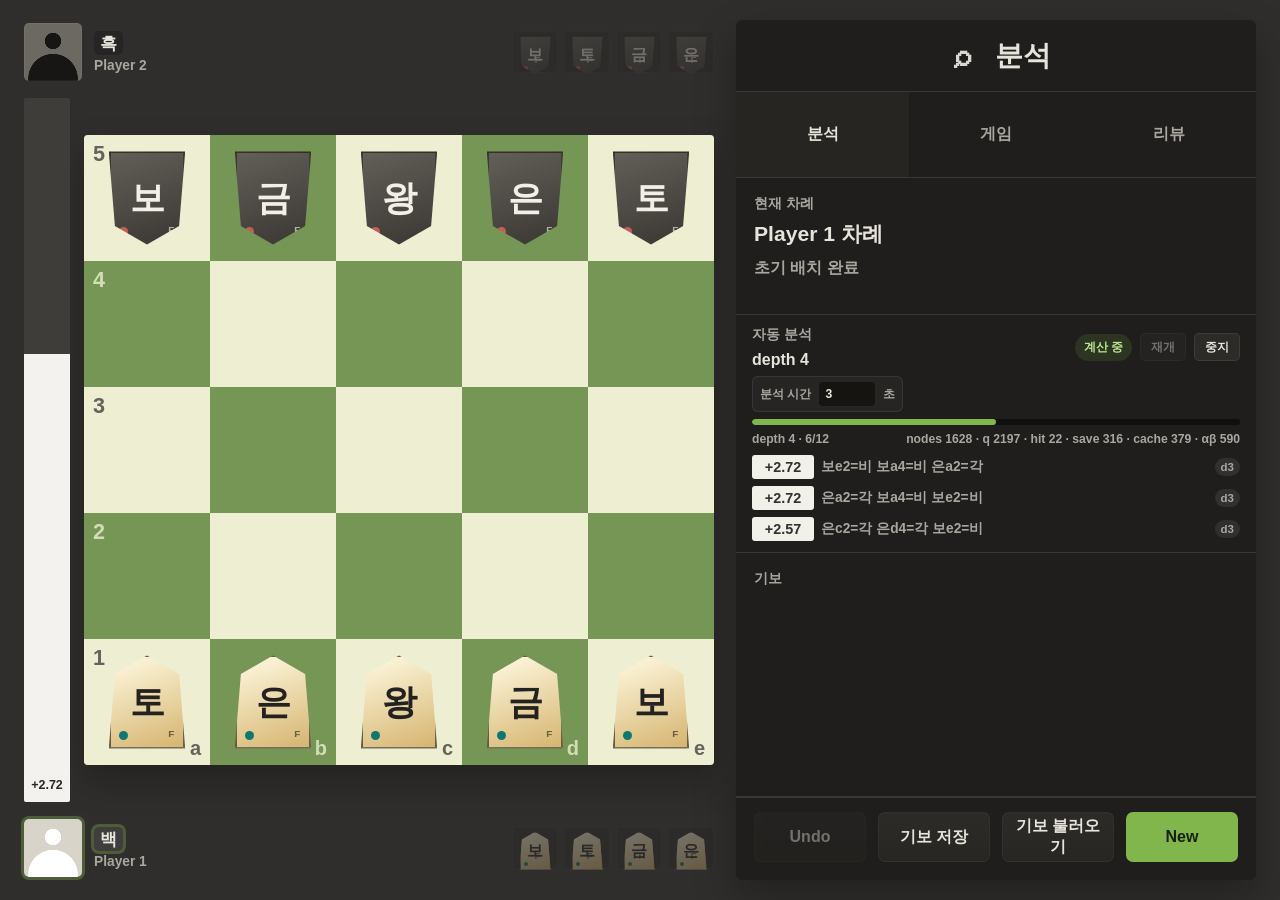
==== index.html @ a5de414a "Add files via upload" ====
<!doctype html>
<html lang="ko">
  <head>
    <meta charset="utf-8">
    <meta name="viewport" content="width=device-width, initial-scale=1">
    <title>양면장기</title>
    <link rel="stylesheet" href="styles.css">
  </head>
  <body>
    <main class="app-shell">
      <section class="game-layout" aria-label="양면장기 게임">
        <section class="board-column" aria-label="게임판과 플레이어">
          <div class="player-strip player-two" aria-label="Player 2 정보">
            <div class="avatar" aria-hidden="true"></div>
            <div class="player-meta">
              <strong>흑</strong>
              <span>Player 2</span>
            </div>
            <div id="hand2" class="hand-grid"></div>
          </div>

          <div class="board-row">
            <div class="score-rail" aria-label="현재 평가치">
              <div id="scoreFill" class="score-fill"></div>
              <span id="scoreValue">0.00</span>
            </div>
            <div class="board-wrap">
              <div id="board" class="board" role="grid" aria-label="양면장기 5x5 게임판"></div>
            </div>
          </div>

          <div class="player-strip player-one" aria-label="Player 1 정보">
            <div class="avatar light" aria-hidden="true"></div>
            <div class="player-meta">
              <strong>백</strong>
              <span>Player 1</span>
            </div>
            <div id="hand1" class="hand-grid"></div>
          </div>
        </section>

        <aside class="analysis-panel" aria-label="게임 분석 패널">
          <div class="analysis-header">
            <span class="analysis-icon" aria-hidden="true">⌕</span>
            <h1 id="panelTitle">분석</h1>
          </div>

          <div class="panel-tabs" role="tablist" aria-label="패널 탭">
            <button id="analysisTab" class="active" type="button" role="tab" aria-selected="true" aria-controls="analysisPanelTab" data-panel-tab="analysis">분석</button>
            <button id="gameTab" type="button" role="tab" aria-selected="false" aria-controls="gamePanelTab" data-panel-tab="game">게임</button>
            <button id="reviewTab" type="button" role="tab" aria-selected="false" aria-controls="reviewPanelTab" data-panel-tab="review">리뷰</button>
          </div>

          <section id="analysisPanelTab" class="panel-view analysis-view active" role="tabpanel" aria-labelledby="analysisTab">
            <div class="turn-card">
              <p class="panel-label">현재 차례</p>
              <h2 id="turnTitle">Player 1 차례</h2>
              <p id="statusText">초기 배치 완료</p>
            </div>

            <div class="analysis-card">
              <div class="analysis-headline">
                <div>
                  <p class="panel-label">자동 분석</p>
                  <strong id="analysisDepthLabel">time 3s</strong>
                </div>
                <div class="analysis-status">
                  <span id="analysisStateLabel">대기 중</span>
                  <button id="resumeAnalysisButton" class="resume-analysis-button" type="button" disabled>재개</button>
                  <button id="stopAnalysisButton" class="stop-analysis-button" type="button" disabled>중지</button>
                </div>
              </div>
              <div class="analysis-time-control" aria-label="분석 시간 설정">
                <label for="analysisTimeInput">분석 시간</label>
                <input id="analysisTimeInput" type="number" min="0.5" max="60" step="0.5" value="3" inputmode="decimal">
                <span>초</span>
              </div>
              <div class="progress-track" aria-label="분석 진행률">
                <div id="analysisProgressBar" class="progress-fill"></div>
              </div>
              <div class="analysis-meta">
                <span id="analysisProgressText">대기 중</span>
                <span id="analysisStatsText">nodes 0</span>
              </div>
              <div id="analysisLines" class="analysis-lines" aria-live="polite">
                <p class="empty-analysis">착수 후 설정 시간만큼 자동 분석합니다.</p>
              </div>
            </div>

            <div class="log-card">
              <p class="panel-label">기보</p>
              <ol id="moveLog" class="move-log"></ol>
            </div>

            <div class="actions">
              <button id="undoButton" class="ghost-button" type="button">Undo</button>
              <button id="saveKifuButton" class="ghost-button" type="button">기보 저장</button>
              <button id="loadKifuButton" class="ghost-button" type="button">기보 불러오기</button>
              <button id="resetButton" class="primary-button" type="button">New</button>
              <input id="kifuFileInput" class="visually-hidden" type="file" accept="application/json,.json">
            </div>
          </section>

          <section id="gamePanelTab" class="panel-view game-view" role="tabpanel" aria-labelledby="gameTab" hidden>
            <div class="game-card">
              <p class="panel-label">AI 대국</p>
              <h2 id="aiGameHeading">대기 중</h2>
              <p id="gameTabStatus">Player 1 수동 대국</p>
              <div id="aiGameSettings" class="ai-game-settings" hidden>
                <div class="setting-row first-move-setting">
                  <span>첫 착수자</span>
                  <div class="segmented-control" role="radiogroup" aria-label="AI 대국 첫 착수자">
                    <input id="aiFirstHuman" type="radio" name="aiFirstMove" value="human" checked>
                    <label for="aiFirstHuman">선</label>
                    <input id="aiFirstAi" type="radio" name="aiFirstMove" value="ai">
                    <label for="aiFirstAi">후</label>
                    <input id="aiFirstRandom" type="radio" name="aiFirstMove" value="random">
                    <label for="aiFirstRandom">랜덤</label>
                  </div>
                </div>
                <label class="setting-row" for="aiTimeInput">
                  <span>AI 계산 시간</span>
                  <span class="number-setting">
                    <input id="aiTimeInput" type="number" min="0.5" max="60" step="0.5" value="3" inputmode="decimal">
                    <span>초</span>
                  </span>
                </label>
                <label class="setting-row checkbox-setting">
                  <input id="aiEvalToggle" type="checkbox" checked>
                  <span>평가치 표시</span>
                </label>
                <div class="game-controls">
                  <button id="startAiGameButton" class="primary-button" type="button">시작</button>
                  <button id="cancelAiGameButton" class="ghost-button" type="button">취소</button>
                </div>
              </div>
              <div class="game-controls">
                <button id="aiGameButton" class="ghost-button" type="button">AI 대국</button>
                <button id="gameRecordSaveButton" class="ghost-button" type="button" disabled>전체 기록 저장</button>
              </div>
            </div>
          </section>

          <section id="reviewPanelTab" class="panel-view review-view" role="tabpanel" aria-labelledby="reviewTab" hidden>
            <div class="review-card">
              <p class="panel-label">리뷰</p>
              <div class="review-heading">
                <h2 id="reviewTitle">기보 없음</h2>
                <div class="review-extra-analysis" aria-label="현재 수 추가 분석">
                  <label for="reviewExtraTimeInput">제한</label>
                  <input id="reviewExtraTimeInput" type="number" min="0.5" max="60" step="0.5" value="6" inputmode="decimal">
                  <span>초</span>
                  <button id="reviewAnalyzeButton" class="ghost-button compact" type="button" disabled>추가 분석</button>
                </div>
              </div>
              <div class="review-actions">
                <button id="reviewLoadButton" class="ghost-button" type="button">기보 불러오기</button>
                <button id="reviewStartButton" class="ghost-button compact" type="button" disabled>&lt;&lt;</button>
                <button id="reviewUndoButton" class="ghost-button compact" type="button" disabled>&lt;</button>
                <button id="reviewRedoButton" class="ghost-button compact" type="button" disabled>&gt;</button>
                <button id="reviewEndButton" class="ghost-button compact" type="button" disabled>&gt;&gt;</button>
                <input id="reviewFileInput" class="visually-hidden" type="file" accept="application/json,.json">
              </div>
              <p id="reviewStatus" class="review-status">JSON 기보를 불러오면 5초 기준으로 전체 수를 분석합니다.</p>
              <div class="review-current">
                <div>
                  <span>현재 평가</span>
                  <strong id="reviewScoreLabel">-</strong>
                </div>
                <div>
                  <span>형세</span>
                  <strong id="reviewCategoryLabel">-</strong>
                </div>
              </div>
              <p id="reviewBestMove" class="review-best">최선수: -</p>
              <div id="reviewMoveList" class="review-move-list" aria-live="polite"></div>
            </div>
          </section>
        </aside>
      </section>
    </main>

    <script src="brps_app.js"></script>
  </body>
</html>
---- styles.css ----
:root {
  color-scheme: dark;
  --bg: #302e2c;
  --bg-deep: #262421;
  --panel: #1f1e1c;
  --panel-soft: #272522;
  --panel-line: #3a3835;
  --text: #e7e4dc;
  --muted: #aaa69f;
  --faint: #77736c;
  --light-square: #eeeed2;
  --dark-square: #769656;
  --move: #f6d769;
  --drop: #7fb6e8;
  --p1: #f3f0e8;
  --p2: #4a4742;
  --accent: #81b64c;
  --danger: #e08774;
  font-family: "Segoe UI", "Malgun Gothic", Arial, sans-serif;
}

* {
  box-sizing: border-box;
}

body {
  min-height: 100vh;
  margin: 0;
  background: var(--bg);
  color: var(--text);
}

button {
  font: inherit;
}

.app-shell {
  min-height: 100vh;
  width: min(100vw, 2048px);
  margin: 0 auto;
  padding: 20px 24px;
}

.game-layout {
  display: grid;
  grid-template-columns: minmax(520px, 1fr) minmax(360px, 520px);
  gap: 28px;
  align-items: stretch;
  height: calc(100vh - 40px);
  min-height: 620px;
}

.board-column {
  --board-size: clamp(360px, min(calc(100vh - 222px), calc(100vw - 650px)), 820px);
  display: grid;
  grid-template-rows: auto minmax(0, 1fr) auto;
  gap: 14px;
  min-width: 0;
}

.player-strip {
  display: grid;
  grid-template-columns: 58px auto minmax(180px, 1fr);
  align-items: center;
  gap: 12px;
  min-height: 64px;
  color: var(--text);
}

.player-strip.active .avatar,
.player-strip.active .player-meta strong {
  box-shadow: 0 0 0 3px rgba(129, 182, 76, 0.35);
}

.avatar {
  width: 58px;
  height: 58px;
  border-radius: 5px;
  background:
    radial-gradient(circle at 50% 31%, #171615 0 16%, transparent 17%),
    radial-gradient(circle at 50% 96%, #171615 0 39%, transparent 40%),
    #6c6862;
  box-shadow: inset 0 0 0 1px rgba(255, 255, 255, 0.05);
}

.avatar.light {
  background:
    radial-gradient(circle at 50% 31%, #ffffff 0 16%, transparent 17%),
    radial-gradient(circle at 50% 96%, #ffffff 0 39%, transparent 40%),
    #d8d4ca;
}

.player-meta {
  display: flex;
  flex-direction: column;
  gap: 3px;
  min-width: 92px;
}

.player-meta strong {
  width: fit-content;
  max-width: 100%;
  border-radius: 5px;
  padding: 2px 6px;
  font-size: 1.08rem;
  line-height: 1.2;
}

.player-one .player-meta strong {
  background: rgba(255, 255, 255, 0.08);
}

.player-two .player-meta strong {
  background: rgba(0, 0, 0, 0.18);
}

.player-meta span {
  color: var(--muted);
  font-size: 0.86rem;
  font-weight: 700;
}

.hand-grid {
  display: flex;
  justify-content: flex-end;
  gap: 6px;
  min-width: 0;
}

.hand-piece {
  position: relative;
  display: grid;
  place-items: center;
  width: 46px;
  min-width: 46px;
  height: 42px;
  border: 1px solid rgba(255, 255, 255, 0.07);
  border-radius: 5px;
  background: rgba(0, 0, 0, 0.18);
  color: var(--text);
  cursor: pointer;
  padding: 4px;
}

.hand-piece.selected {
  border-color: var(--drop);
  background: rgba(127, 182, 232, 0.18);
  box-shadow: inset 0 0 0 1px rgba(127, 182, 232, 0.45);
}

.primary-button:disabled,
.ghost-button:disabled {
  cursor: not-allowed;
  opacity: 0.42;
}

.hand-piece:disabled {
  cursor: not-allowed;
}

.hand-piece[data-count="0"] {
  opacity: 0.34;
}

.hand-count {
  position: absolute;
  right: 2px;
  bottom: 1px;
  display: grid;
  place-items: center;
  min-width: 17px;
  height: 17px;
  border-radius: 999px;
  background: #f2efe7;
  color: #22201d;
  font-size: 0.72rem;
  font-weight: 900;
  line-height: 1;
  box-shadow: 0 1px 3px rgba(0, 0, 0, 0.35);
  z-index: 4;
}

.board-row {
  display: grid;
  grid-template-columns: 46px var(--board-size);
  gap: 14px;
  align-items: center;
  justify-content: center;
}

.score-rail {
  position: relative;
  width: 46px;
  height: 100%;
  min-height: 360px;
  overflow: hidden;
  border-radius: 2px;
  background: #3f3d39;
}

.score-fill {
  position: absolute;
  inset: auto 0 0;
  height: 51%;
  background: #f4f2ee;
}

.score-rail span {
  position: absolute;
  left: 50%;
  top: 50%;
  transform: translate(-50%, -50%);
  border-radius: 3px;
  background: rgba(118, 115, 108, 0.92);
  color: #f4f2ee;
  font-size: 0.78rem;
  font-weight: 800;
  padding: 2px 4px;
  min-width: 34px;
  text-align: center;
}

.score-rail.white-favored span {
  top: auto;
  bottom: 8px;
  transform: translateX(-50%);
  background: rgba(244, 242, 238, 0.93);
  color: #292724;
}

.score-rail.black-favored span {
  top: 8px;
  bottom: auto;
  transform: translateX(-50%);
  border: 1px solid rgba(244, 242, 238, 0.22);
  background: rgba(18, 18, 17, 0.94);
  color: #f4f2ee;
}

.board-wrap {
  width: var(--board-size);
  min-width: 360px;
  max-width: 820px;
  aspect-ratio: 1 / 1;
  border-radius: 4px;
  overflow: hidden;
  box-shadow: 0 16px 34px rgba(0, 0, 0, 0.26);
}

.board {
  display: grid;
  grid-template-columns: repeat(5, 1fr);
  grid-template-rows: repeat(5, 1fr);
  width: 100%;
  height: 100%;
  background: var(--dark-square);
}

.cell {
  position: relative;
  display: flex;
  align-items: center;
  justify-content: center;
  min-width: 0;
  min-height: 0;
  border: 0;
  background: var(--light-square);
  cursor: pointer;
  padding: clamp(8px, 1.2vw, 14px);
}

.cell:disabled {
  cursor: wait;
}

.cell:nth-child(even) {
  background: var(--dark-square);
}

.cell[data-rank]::before,
.cell[data-file]::after {
  position: absolute;
  z-index: 3;
  color: rgba(48, 46, 44, 0.72);
  font-weight: 900;
  line-height: 1;
  pointer-events: none;
}

.cell[data-rank]::before {
  content: attr(data-rank);
  top: 8px;
  left: 9px;
  font-size: clamp(1rem, 2vw, 1.35rem);
}

.cell[data-file]::after {
  content: attr(data-file);
  right: 9px;
  bottom: 7px;
  font-size: clamp(0.95rem, 1.8vw, 1.25rem);
}

.cell:nth-child(even)[data-rank]::before,
.cell:nth-child(even)[data-file]::after {
  color: rgba(238, 238, 210, 0.78);
}

.cell.selected {
  box-shadow: inset 0 0 0 5px rgba(246, 215, 105, 0.86);
  z-index: 2;
}

.legal-dot {
  position: absolute;
  left: 50%;
  top: 50%;
  width: clamp(18px, 18%, 28px);
  height: clamp(18px, 18%, 28px);
  border-radius: 50%;
  background: rgba(48, 46, 44, 0.42);
  transform: translate(-50%, -50%);
  pointer-events: none;
  z-index: 4;
}

.cell:nth-child(even) .legal-dot {
  background: rgba(28, 27, 25, 0.34);
}

.piece {
  position: relative;
  display: grid;
  place-items: center;
  width: min(92px, 78%);
  aspect-ratio: 0.82 / 1;
  border: 2px solid rgba(49, 42, 32, 0.66);
  background:
    linear-gradient(160deg, rgba(255, 251, 228, 0.98), rgba(213, 180, 111, 0.98)),
    #ead29c;
  color: #242220;
  clip-path: polygon(50% 0, 92% 20%, 100% 100%, 0 100%, 8% 20%);
  filter: drop-shadow(0 6px 4px rgba(0, 0, 0, 0.22));
  font-size: clamp(1.08rem, 3.2vw, 2.17rem);
  font-weight: 900;
  line-height: 1;
  z-index: 2;
}

.piece.mini {
  width: 31px;
  border-width: 1px;
  filter: drop-shadow(0 2px 2px rgba(0, 0, 0, 0.24));
  font-size: 1rem;
}

.piece.mini::before {
  content: none;
}

.piece.mini.empty {
  filter: none;
}

.piece.mini .owner-mark {
  left: 3px;
  bottom: 3px;
  width: 4px;
  height: 4px;
}

.piece.p2 {
  background:
    linear-gradient(160deg, rgba(98, 95, 90, 0.98), rgba(58, 55, 51, 0.98)),
    #55524c;
  color: #f2efe7;
  clip-path: polygon(0 0, 100% 0, 92% 80%, 50% 100%, 8% 80%);
}

.piece.front::before,
.piece.back::before {
  position: absolute;
  right: 9px;
  bottom: 8px;
  color: rgba(36, 34, 32, 0.62);
  font-size: 0.62rem;
  font-weight: 900;
  letter-spacing: 0;
}

.piece.p2.front::before,
.piece.p2.back::before {
  color: rgba(242, 239, 231, 0.66);
}

.piece.front::before {
  content: "F";
}

.piece.back::before {
  content: "B";
}

.piece.king::before {
  content: none;
}

.piece.back {
  background:
    linear-gradient(160deg, rgba(217, 236, 232, 0.98), rgba(116, 169, 162, 0.96)),
    #88bfb7;
}

.piece.p2.back {
  background:
    linear-gradient(160deg, rgba(72, 95, 92, 0.98), rgba(37, 58, 55, 0.98)),
    #344d4a;
}

.owner-mark {
  position: absolute;
  left: 8px;
  bottom: 7px;
  width: 9px;
  height: 9px;
  border-radius: 50%;
}

.owner-mark.p1 {
  background: #0e7770;
}

.owner-mark.p2 {
  background: #c65e56;
}

.analysis-panel {
  display: grid;
  grid-template-rows: auto auto minmax(0, 1fr);
  min-width: 0;
  min-height: 0;
  overflow: hidden;
  border-radius: 6px;
  background: var(--panel);
  box-shadow: 0 18px 42px rgba(0, 0, 0, 0.28);
}

.analysis-header {
  display: flex;
  align-items: center;
  justify-content: center;
  gap: 12px;
  min-height: 72px;
  border-bottom: 1px solid var(--panel-line);
}

.analysis-icon {
  display: inline-grid;
  place-items: center;
  width: 42px;
  height: 42px;
  color: #d8d6d0;
  font-size: 2rem;
  font-weight: 900;
}

h1,
h2 {
  margin: 0;
  letter-spacing: 0;
}

h1 {
  font-size: 1.72rem;
  font-weight: 850;
}

h2 {
  color: var(--text);
  font-size: 1.32rem;
  font-weight: 850;
}

.panel-tabs {
  display: grid;
  grid-template-columns: repeat(3, 1fr);
  min-height: 86px;
  border-bottom: 1px solid var(--panel-line);
}

.panel-tabs button {
  display: grid;
  place-items: center;
  border: 0;
  background: transparent;
  color: var(--muted);
  cursor: pointer;
  font: inherit;
  font-weight: 800;
}

.panel-tabs .active {
  background: var(--panel-soft);
  color: var(--text);
}

.panel-view {
  display: grid;
  min-height: 0;
}

.panel-view[hidden] {
  display: none;
}

.analysis-view {
  grid-template-rows: auto auto minmax(0, 1fr) auto;
}

.game-view,
.review-view {
  grid-template-rows: minmax(0, 1fr);
}

.turn-card,
.log-card,
.game-card,
.review-card {
  padding: 16px 18px;
  border-bottom: 1px solid var(--panel-line);
}

.game-card,
.review-card {
  display: grid;
  align-content: start;
  gap: 14px;
  min-height: 0;
}

.game-controls {
  display: grid;
  grid-template-columns: repeat(2, minmax(0, 1fr));
  gap: 10px;
}

.review-card {
  grid-template-rows: auto auto auto auto auto auto minmax(0, 1fr);
  overflow: hidden;
}

.review-heading {
  display: grid;
  grid-template-columns: minmax(0, 1fr) auto;
  align-items: end;
  gap: 12px;
  min-width: 0;
}

.review-heading h2 {
  min-width: 0;
  margin: 0;
}

.review-extra-analysis {
  display: inline-grid;
  grid-template-columns: auto 58px auto minmax(0, auto);
  align-items: center;
  justify-self: end;
  gap: 6px;
  min-width: 0;
  color: var(--muted);
  font-size: 0.76rem;
  font-weight: 850;
}

.review-extra-analysis input {
  width: 58px;
  min-height: 34px;
  border: 1px solid rgba(255, 255, 255, 0.08);
  border-radius: 5px;
  background: #151411;
  color: var(--text);
  font: inherit;
  font-weight: 900;
  text-align: center;
}

.review-actions {
  display: grid;
  grid-template-columns: minmax(0, 1.4fr) repeat(4, minmax(0, 0.8fr));
  gap: 7px;
}

.ghost-button.compact {
  min-height: 38px;
  font-size: 0.78rem;
}

.review-status,
.review-best {
  margin: 0;
  color: var(--muted);
  font-size: 0.86rem;
  font-weight: 750;
  line-height: 1.35;
}

.review-best {
  min-width: 0;
  min-height: 1.35em;
  overflow: hidden;
  padding-bottom: 0;
  text-overflow: ellipsis;
  white-space: nowrap;
}

.review-current {
  display: grid;
  grid-template-columns: repeat(2, minmax(0, 1fr));
  gap: 10px;
}

.review-current div {
  display: grid;
  gap: 4px;
  min-width: 0;
  padding: 9px 10px;
  border-top: 1px solid rgba(255, 255, 255, 0.07);
  border-bottom: 1px solid rgba(255, 255, 255, 0.07);
}

.review-current span {
  color: var(--muted);
  font-size: 0.74rem;
  font-weight: 850;
}

.review-current strong {
  min-width: 0;
  overflow: hidden;
  color: var(--text);
  font-size: 1rem;
  font-weight: 900;
  text-overflow: ellipsis;
  white-space: nowrap;
}

.review-move-list {
  display: grid;
  align-content: start;
  min-height: 0;
  overflow: auto;
  border-top: 1px solid var(--panel-line);
  padding-top: 6px;
}

.review-move-row,
.review-branch-row {
  display: grid;
  align-items: center;
  min-width: 0;
  min-height: 35px;
  border: 0;
  border-bottom: 1px solid rgba(255, 255, 255, 0.055);
  background: transparent;
  color: var(--muted);
  cursor: pointer;
  font: inherit;
  text-align: left;
}

.review-move-row {
  grid-template-columns: 28px minmax(0, 1fr) auto 56px;
  gap: 8px;
}

.review-branch-row {
  grid-template-columns: 28px minmax(0, 1fr) 56px;
  gap: 8px;
  padding-left: 24px;
  background: rgba(255, 255, 255, 0.025);
}

.review-branch-row.root {
  padding-left: 0;
}

.review-move-row:hover,
.review-branch-row:hover,
.review-move-row.active,
.review-branch-row.active {
  background: rgba(127, 182, 232, 0.16);
  color: var(--text);
}

.review-ply {
  color: rgba(219, 217, 208, 0.42);
  font-size: 0.78rem;
  font-weight: 900;
}

.review-move-row strong,
.review-branch-row strong {
  min-width: 0;
  overflow: hidden;
  text-overflow: ellipsis;
  white-space: nowrap;
}

.review-quality {
  min-width: 0;
  max-width: 82px;
  overflow: hidden;
  font-size: 0.72rem;
  font-weight: 950;
  text-overflow: ellipsis;
  white-space: nowrap;
}

.review-move-row small,
.review-branch-row small {
  justify-self: end;
  color: rgba(219, 217, 208, 0.58);
  font-size: 0.76rem;
  font-weight: 850;
}

.review-move-row.inaccuracy .review-quality {
  color: #4aa3df;
}

.review-move-row.mistake .review-quality {
  color: #d6a21d;
}

.review-move-row.blunder .review-quality {
  color: #d6534b;
}

.ai-game-settings {
  display: grid;
  gap: 10px;
  padding: 12px;
  border: 1px solid rgba(255, 255, 255, 0.07);
  border-radius: 6px;
  background: rgba(255, 255, 255, 0.03);
}

.ai-game-settings[hidden] {
  display: none;
}

.setting-row {
  display: flex;
  align-items: center;
  justify-content: space-between;
  gap: 12px;
  min-height: 38px;
  color: var(--muted);
  font-size: 0.88rem;
  font-weight: 850;
}

.first-move-setting {
  align-items: stretch;
  flex-direction: column;
  gap: 8px;
}

.segmented-control {
  display: grid;
  grid-template-columns: repeat(3, minmax(0, 1fr));
  min-height: 34px;
  overflow: hidden;
  border: 1px solid rgba(255, 255, 255, 0.08);
  border-radius: 6px;
  background: #151411;
}

.segmented-control input {
  position: absolute;
  width: 1px;
  height: 1px;
  overflow: hidden;
  clip: rect(0, 0, 0, 0);
  white-space: nowrap;
}

.segmented-control label {
  display: grid;
  place-items: center;
  min-width: 0;
  cursor: pointer;
  color: var(--muted);
  font-size: 0.82rem;
  font-weight: 900;
}

.segmented-control label + input + label {
  border-left: 1px solid rgba(255, 255, 255, 0.08);
}

.segmented-control input:checked + label {
  background: #81b64c;
  color: #18210f;
}

.number-setting {
  display: inline-flex;
  align-items: center;
  gap: 6px;
}

.number-setting input {
  width: 64px;
  min-height: 30px;
  border: 1px solid rgba(255, 255, 255, 0.08);
  border-radius: 5px;
  background: #151411;
  color: var(--text);
  font: inherit;
  padding: 0 7px;
}

.checkbox-setting {
  justify-content: flex-start;
}

.checkbox-setting input {
  width: 16px;
  height: 16px;
  accent-color: #81b64c;
}

.log-card {
  display: flex;
  min-height: 0;
  flex-direction: column;
  overflow: hidden;
}

.panel-label {
  margin: 0 0 7px;
  color: var(--muted);
  font-size: 0.88rem;
  font-weight: 800;
}

#statusText {
  min-height: 42px;
  margin: 8px 0 0;
  color: var(--muted);
  font-size: 1rem;
  font-weight: 700;
  line-height: 1.45;
}

.analysis-card {
  display: grid;
  gap: 7px;
  padding: 10px 16px;
  border-bottom: 1px solid var(--panel-line);
}

.analysis-headline {
  display: flex;
  align-items: center;
  justify-content: space-between;
  gap: 12px;
}

.analysis-headline strong {
  color: var(--text);
  font-size: 1rem;
  font-weight: 900;
}

#analysisStateLabel {
  flex: 0 0 auto;
  border-radius: 999px;
  background: rgba(129, 182, 76, 0.14);
  color: #bde58f;
  font-size: 0.78rem;
  font-weight: 900;
  padding: 5px 9px;
}

.analysis-status {
  display: flex;
  align-items: center;
  justify-content: flex-end;
  flex-wrap: wrap;
  gap: 8px;
}

.stop-analysis-button,
.resume-analysis-button {
  min-height: 28px;
  border: 1px solid rgba(255, 255, 255, 0.08);
  border-radius: 5px;
  background: #2d2b28;
  color: var(--text);
  cursor: pointer;
  font-size: 0.78rem;
  font-weight: 900;
  padding: 0 10px;
}

.stop-analysis-button:disabled,
.resume-analysis-button:disabled {
  cursor: not-allowed;
  opacity: 0.42;
}

.progress-track {
  height: 6px;
  overflow: hidden;
  border-radius: 999px;
  background: #11100e;
}

.progress-fill {
  width: 0%;
  height: 100%;
  border-radius: inherit;
  background: var(--accent);
  transition: width 120ms ease;
}

.analysis-meta {
  display: flex;
  justify-content: space-between;
  gap: 10px;
  color: var(--muted);
  font-size: 0.76rem;
  font-weight: 800;
}

.stop-analysis-button:hover,
.resume-analysis-button:hover {
  background: #37342f;
}

.analysis-time-control {
  display: flex;
  align-items: center;
  gap: 7px;
  width: fit-content;
  max-width: 100%;
  border: 1px solid rgba(255, 255, 255, 0.08);
  border-radius: 6px;
  background: rgba(255, 255, 255, 0.035);
  color: var(--muted);
  font-size: 0.76rem;
  font-weight: 900;
  padding: 4px 7px;
}

.analysis-time-control input {
  width: 58px;
  min-height: 26px;
  border: 1px solid rgba(255, 255, 255, 0.08);
  border-radius: 5px;
  background: #151411;
  color: var(--text);
  font: inherit;
  padding: 0 6px;
}

.visually-hidden {
  position: absolute;
  width: 1px;
  height: 1px;
  overflow: hidden;
  clip: rect(0, 0, 0, 0);
  white-space: nowrap;
}

.analysis-lines {
  display: grid;
  gap: 4px;
}

.analysis-line {
  display: grid;
  grid-template-columns: 62px minmax(0, 1fr) auto;
  gap: 7px;
  align-items: center;
  min-height: 27px;
  color: var(--muted);
  font-size: 0.86rem;
  font-weight: 750;
}

.analysis-line strong {
  display: inline-grid;
  place-items: center;
  min-height: 24px;
  border: 1px solid transparent;
  border-radius: 3px;
  font-size: 0.9rem;
  font-weight: 900;
}

.analysis-line.white-favored strong {
  background: #f1f1ea;
  color: #33312e;
}

.analysis-line.black-favored strong {
  border-color: rgba(244, 242, 238, 0.2);
  background: #131312;
  color: #f3f0e8;
}

.analysis-line.balanced strong {
  background: #88847b;
  color: #1e1d1a;
}

.analysis-line span {
  min-width: 0;
  overflow: hidden;
  text-overflow: ellipsis;
  white-space: nowrap;
}

.analysis-line small {
  border-radius: 999px;
  background: rgba(255, 255, 255, 0.08);
  color: var(--muted);
  font-size: 0.72rem;
  font-weight: 900;
  padding: 3px 6px;
}

.empty-analysis {
  margin: 0;
  color: var(--muted);
  font-size: 0.9rem;
  font-weight: 700;
  line-height: 1.45;
}

.move-log {
  flex: 1;
  min-height: 0;
  max-height: none;
  margin: 0;
  padding-left: 23px;
  overflow: auto;
  color: var(--text);
  line-height: 1.55;
}

.move-log li {
  display: grid;
  grid-template-columns: minmax(70px, 1fr) minmax(70px, 1fr) auto;
  gap: 9px;
  align-items: center;
  padding: 5px 0;
  border-bottom: 1px solid rgba(255, 255, 255, 0.04);
}

.log-white,
.log-black,
.log-result {
  min-width: 0;
  overflow: hidden;
  font-variant-numeric: tabular-nums;
  font-weight: 800;
  text-overflow: ellipsis;
  white-space: nowrap;
}

.log-black {
  color: var(--muted);
}

.log-result {
  color: #f5d36a;
}

.actions {
  display: grid;
  grid-template-columns: repeat(4, minmax(0, 1fr));
  gap: 12px;
  padding: 14px 18px 18px;
  border-top: 1px solid var(--panel-line);
}

.primary-button,
.ghost-button {
  min-height: 50px;
  border: 1px solid transparent;
  border-radius: 7px;
  cursor: pointer;
  color: var(--text);
  font-weight: 850;
}

.ghost-button:disabled {
  cursor: not-allowed;
  opacity: 0.42;
}

.primary-button {
  background: #81b64c;
  color: #18210f;
}

.ghost-button {
  background: linear-gradient(#2d2b28, #282622);
  border-color: rgba(255, 255, 255, 0.04);
}

.winner {
  color: var(--danger);
}

@media (max-width: 1100px) {
  .app-shell {
    padding: 14px;
  }

  .game-layout {
    grid-template-columns: 1fr;
    height: auto;
    gap: 16px;
  }

  .board-row {
    grid-template-columns: 34px minmax(300px, min(86vw, 760px));
  }

  .score-rail {
    width: 34px;
  }

  .board-wrap {
    width: min(86vw, 760px);
    min-width: 300px;
  }

  .analysis-panel {
    min-height: 360px;
  }
}

@media (max-width: 680px) {
  .app-shell {
    padding: 10px;
  }

  .player-strip {
    grid-template-columns: 44px auto;
    gap: 9px;
  }

  .avatar {
    width: 44px;
    height: 44px;
  }

  .hand-grid {
    grid-column: 1 / -1;
    justify-content: stretch;
  }

  .hand-piece {
    min-width: 0;
    flex: 1;
    padding: 6px;
  }

  .board-row {
    grid-template-columns: 24px minmax(250px, calc(100vw - 58px));
    gap: 8px;
  }

  .score-rail {
    width: 24px;
    min-height: 250px;
  }

  .score-rail span {
    font-size: 0.66rem;
  }

  .board-wrap {
    width: calc(100vw - 58px);
    min-width: 250px;
  }

  .cell {
    padding: 5px;
  }

  .piece {
    width: min(58px, 80%);
  }

  .analysis-header {
    min-height: 58px;
  }

  .panel-tabs {
    min-height: 58px;
  }

  .analysis-headline {
    align-items: flex-start;
    flex-direction: column;
  }

  .analysis-status {
    width: 100%;
    justify-content: space-between;
  }

  .actions {
    grid-template-columns: repeat(2, minmax(0, 1fr));
  }

  .review-actions {
    grid-template-columns: repeat(2, minmax(0, 1fr));
  }

  .review-heading {
    grid-template-columns: 1fr;
    align-items: start;
  }

  .review-extra-analysis {
    grid-template-columns: auto minmax(0, 1fr) auto minmax(0, 1.2fr);
    justify-self: stretch;
  }

  .review-extra-analysis input {
    width: 100%;
  }

  .review-current {
    grid-template-columns: 1fr;
  }

}
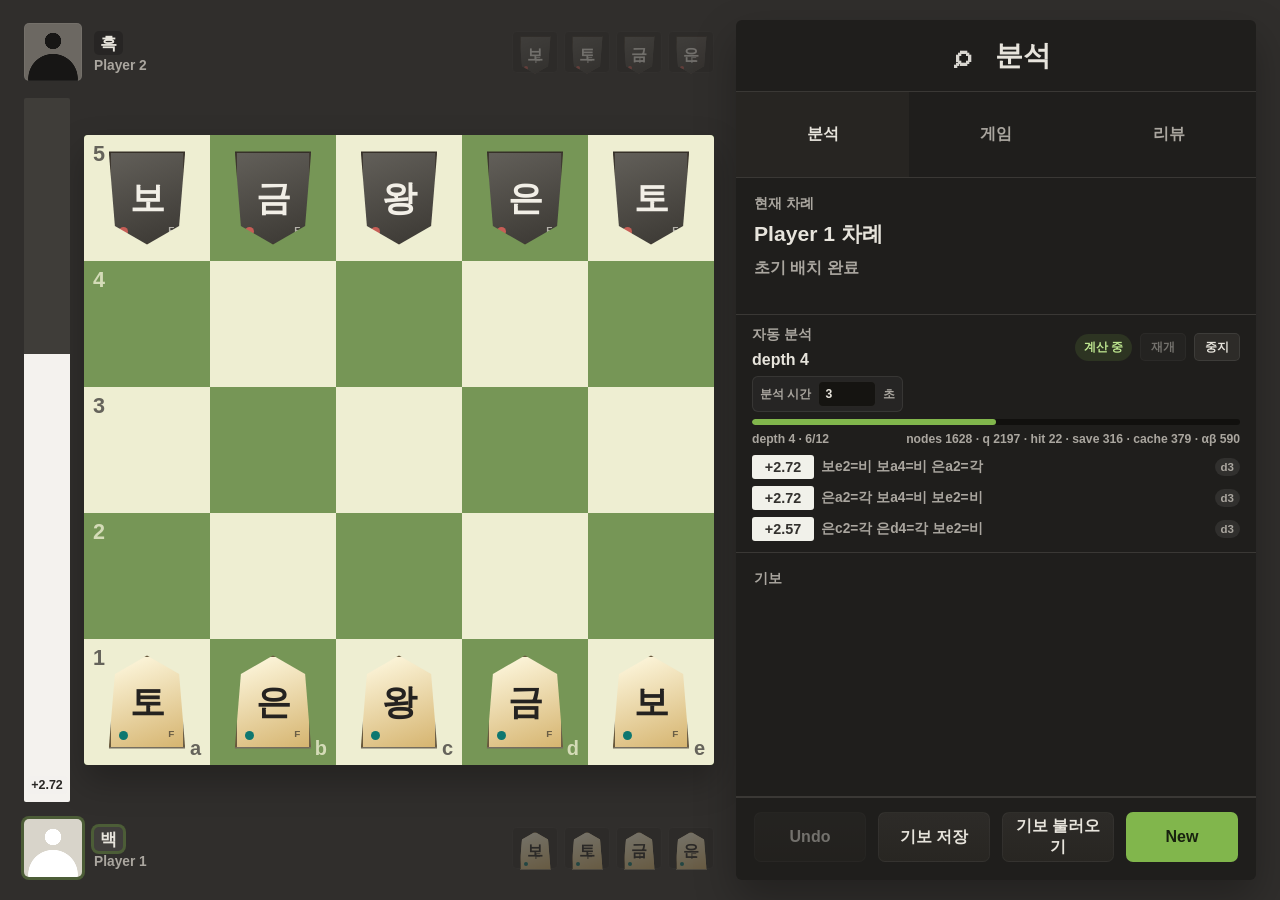
==== commit 3806ec8d: "update again" ====
--- a/index.html
+++ b/index.html
@@ -4,6 +4,7 @@
     <meta charset="utf-8">
     <meta name="viewport" content="width=device-width, initial-scale=1">
     <title>양면장기</title>
+    <link rel="icon" href="data:,">
     <link rel="stylesheet" href="styles.css">
   </head>
   <body>
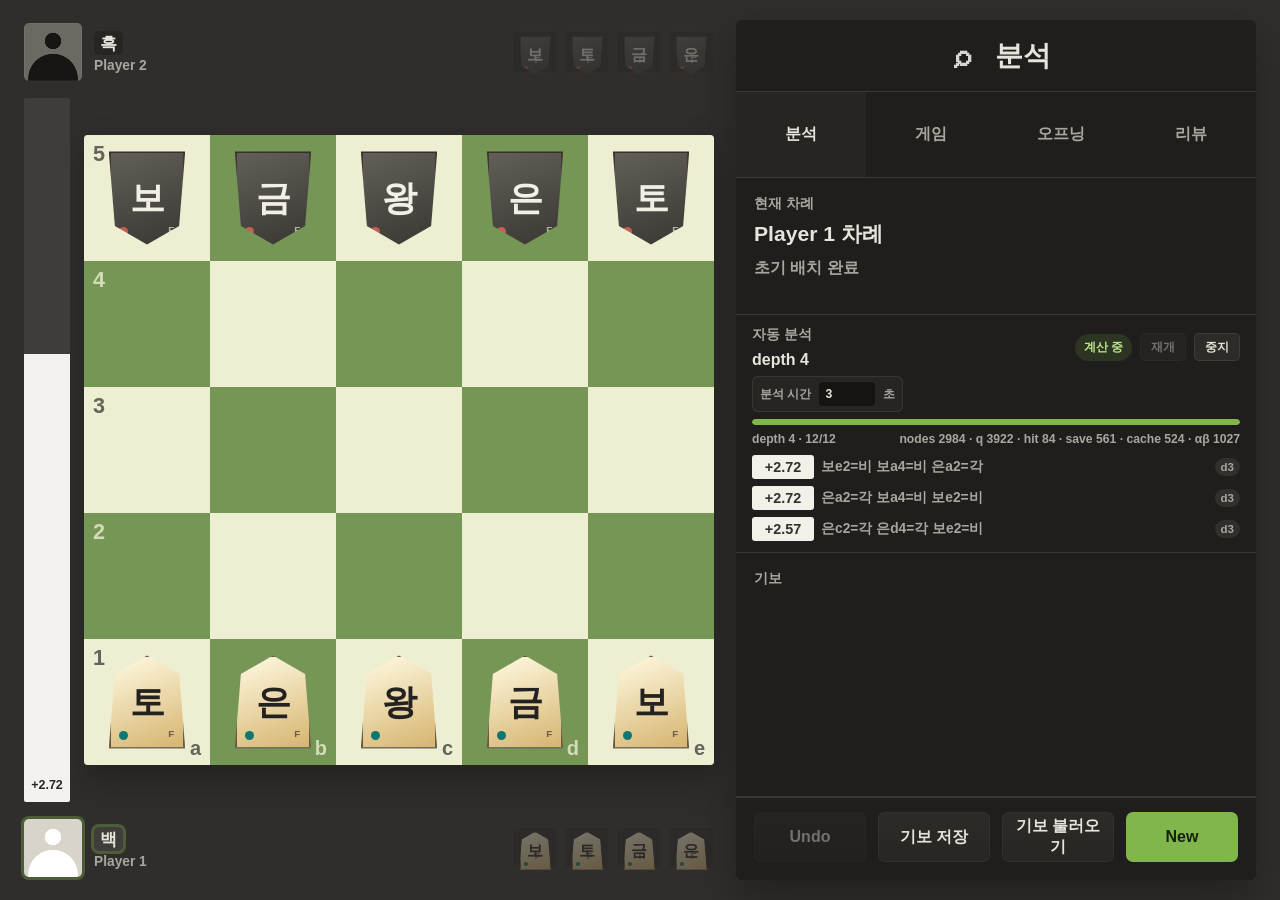
==== commit f510ccbc: "opening tree update" ====
--- a/index.html
+++ b/index.html
@@ -49,6 +49,7 @@
           <div class="panel-tabs" role="tablist" aria-label="패널 탭">
             <button id="analysisTab" class="active" type="button" role="tab" aria-selected="true" aria-controls="analysisPanelTab" data-panel-tab="analysis">분석</button>
             <button id="gameTab" type="button" role="tab" aria-selected="false" aria-controls="gamePanelTab" data-panel-tab="game">게임</button>
+            <button id="openingTab" type="button" role="tab" aria-selected="false" aria-controls="openingPanelTab" data-panel-tab="opening">오프닝</button>
             <button id="reviewTab" type="button" role="tab" aria-selected="false" aria-controls="reviewPanelTab" data-panel-tab="review">리뷰</button>
           </div>
 
@@ -142,6 +143,28 @@
             </div>
           </section>
 
+          <section id="openingPanelTab" class="panel-view opening-view" role="tabpanel" aria-labelledby="openingTab" hidden>
+            <div class="opening-card">
+              <div class="opening-heading">
+                <div>
+                  <p class="panel-label">Opening Tree</p>
+                  <h2 id="openingTreeTitle">오프닝 로딩 중</h2>
+                </div>
+                <span id="openingTreeDepth" class="opening-depth">depth -</span>
+              </div>
+              <p id="openingTreeStatus" class="opening-status">오프닝 데이터를 불러오는 중입니다.</p>
+              <div id="openingTreePath" class="opening-path" aria-label="현재 오프닝 경로"></div>
+              <div class="opening-controls" aria-label="오프닝 트리 이동">
+                <button id="openingStartButton" class="ghost-button compact" type="button" disabled>&lt;&lt;</button>
+                <button id="openingBackButton" class="ghost-button compact" type="button" disabled>&lt;</button>
+                <button id="openingForwardButton" class="ghost-button compact" type="button" disabled>&gt;</button>
+              </div>
+              <div id="openingMoveList" class="opening-move-list" aria-live="polite">
+                <p class="empty-analysis">오프닝 후보를 준비하고 있습니다.</p>
+              </div>
+            </div>
+          </section>
+
           <section id="reviewPanelTab" class="panel-view review-view" role="tabpanel" aria-labelledby="reviewTab" hidden>
             <div class="review-card">
               <p class="panel-label">리뷰</p>
--- a/styles.css
+++ b/styles.css
@@ -483,7 +483,7 @@
 
 .panel-tabs {
   display: grid;
-  grid-template-columns: repeat(3, 1fr);
+  grid-template-columns: repeat(4, 1fr);
   min-height: 86px;
   border-bottom: 1px solid var(--panel-line);
 }
@@ -518,6 +518,7 @@
 }
 
 .game-view,
+.opening-view,
 .review-view {
   grid-template-rows: minmax(0, 1fr);
 }
@@ -525,12 +526,14 @@
 .turn-card,
 .log-card,
 .game-card,
+.opening-card,
 .review-card {
   padding: 16px 18px;
   border-bottom: 1px solid var(--panel-line);
 }
 
 .game-card,
+.opening-card,
 .review-card {
   display: grid;
   align-content: start;
@@ -549,6 +552,11 @@
   overflow: hidden;
 }
 
+.opening-card {
+  grid-template-rows: auto auto auto auto minmax(0, 1fr);
+  overflow: hidden;
+}
+
 .review-heading {
   display: grid;
   grid-template-columns: minmax(0, 1fr) auto;
@@ -560,6 +568,35 @@
 .review-heading h2 {
   min-width: 0;
   margin: 0;
+}
+
+.opening-heading {
+  display: grid;
+  grid-template-columns: minmax(0, 1fr) auto;
+  align-items: end;
+  gap: 12px;
+  min-width: 0;
+}
+
+.opening-heading h2 {
+  min-width: 0;
+  margin: 0;
+  overflow: hidden;
+  color: var(--text);
+  text-overflow: ellipsis;
+  white-space: nowrap;
+}
+
+.opening-depth {
+  align-self: center;
+  min-width: 76px;
+  padding: 6px 8px;
+  border: 1px solid rgba(255, 255, 255, 0.07);
+  border-radius: 5px;
+  color: rgba(219, 217, 208, 0.72);
+  font-size: 0.76rem;
+  font-weight: 950;
+  text-align: center;
 }
 
 .review-extra-analysis {
@@ -592,18 +629,65 @@
   gap: 7px;
 }
 
+.opening-controls {
+  display: grid;
+  grid-template-columns: repeat(3, minmax(0, 1fr));
+  gap: 7px;
+}
+
 .ghost-button.compact {
   min-height: 38px;
   font-size: 0.78rem;
 }
 
 .review-status,
-.review-best {
+.review-best,
+.opening-status {
   margin: 0;
   color: var(--muted);
   font-size: 0.86rem;
   font-weight: 750;
   line-height: 1.35;
+}
+
+.opening-status {
+  min-height: 1.35em;
+  overflow: hidden;
+  text-overflow: ellipsis;
+  white-space: nowrap;
+}
+
+.opening-path {
+  display: flex;
+  gap: 6px;
+  min-width: 0;
+  overflow-x: auto;
+  padding-bottom: 2px;
+}
+
+.opening-path-chip {
+  flex: 0 0 auto;
+  max-width: 160px;
+  min-height: 30px;
+  overflow: hidden;
+  padding: 0 9px;
+  border: 1px solid rgba(255, 255, 255, 0.075);
+  border-radius: 5px;
+  background: rgba(255, 255, 255, 0.035);
+  color: var(--muted);
+  cursor: pointer;
+  font: inherit;
+  font-size: 0.75rem;
+  font-weight: 900;
+  text-overflow: ellipsis;
+  white-space: nowrap;
+}
+
+.opening-path-chip:hover,
+.opening-path-chip.active {
+  border-color: rgba(127, 182, 232, 0.36);
+  background: rgba(127, 182, 232, 0.16);
+  color: var(--text);
 }
 
 .review-best {
@@ -655,8 +739,18 @@
   padding-top: 6px;
 }
 
+.opening-move-list {
+  display: grid;
+  align-content: start;
+  min-height: 0;
+  overflow: auto;
+  border-top: 1px solid var(--panel-line);
+  padding-top: 6px;
+}
+
 .review-move-row,
-.review-branch-row {
+.review-branch-row,
+.opening-move-row {
   display: grid;
   align-items: center;
   min-width: 0;
@@ -668,6 +762,13 @@
   cursor: pointer;
   font: inherit;
   text-align: left;
+}
+
+.opening-move-row {
+  grid-template-columns: 62px minmax(0, 1fr) 42px;
+  gap: 9px;
+  min-height: 46px;
+  padding: 4px 0;
 }
 
 .review-move-row {
@@ -689,9 +790,67 @@
 .review-move-row:hover,
 .review-branch-row:hover,
 .review-move-row.active,
-.review-branch-row.active {
+.review-branch-row.active,
+.opening-move-row:hover,
+.opening-move-row.active {
   background: rgba(127, 182, 232, 0.16);
   color: var(--text);
+}
+
+.opening-score {
+  display: inline-grid;
+  place-items: center;
+  min-width: 0;
+  min-height: 29px;
+  padding: 0 6px;
+  border-radius: 5px;
+  background: rgba(235, 233, 222, 0.92);
+  color: #24211d;
+  font-size: 0.84rem;
+  font-weight: 950;
+}
+
+.opening-move-row.black-favored .opening-score {
+  background: rgba(55, 54, 50, 0.96);
+  color: #f1eee2;
+}
+
+.opening-move-row.balanced .opening-score {
+  background: rgba(155, 150, 137, 0.32);
+  color: var(--text);
+}
+
+.opening-move-body {
+  display: grid;
+  gap: 3px;
+  min-width: 0;
+}
+
+.opening-move-body strong {
+  min-width: 0;
+  overflow: hidden;
+  color: var(--text);
+  font-size: 0.9rem;
+  font-weight: 950;
+  text-overflow: ellipsis;
+  white-space: nowrap;
+}
+
+.opening-move-body small {
+  min-width: 0;
+  overflow: hidden;
+  color: rgba(219, 217, 208, 0.56);
+  font-size: 0.72rem;
+  font-weight: 760;
+  text-overflow: ellipsis;
+  white-space: nowrap;
+}
+
+.opening-meta {
+  justify-self: end;
+  color: rgba(219, 217, 208, 0.62);
+  font-size: 0.76rem;
+  font-weight: 900;
 }
 
 .review-ply {
@@ -1232,6 +1391,16 @@
     align-items: start;
   }
 
+  .opening-heading {
+    grid-template-columns: 1fr;
+    align-items: start;
+  }
+
+  .opening-depth {
+    justify-self: start;
+    min-width: 0;
+  }
+
   .review-extra-analysis {
     grid-template-columns: auto minmax(0, 1fr) auto minmax(0, 1.2fr);
     justify-self: stretch;
